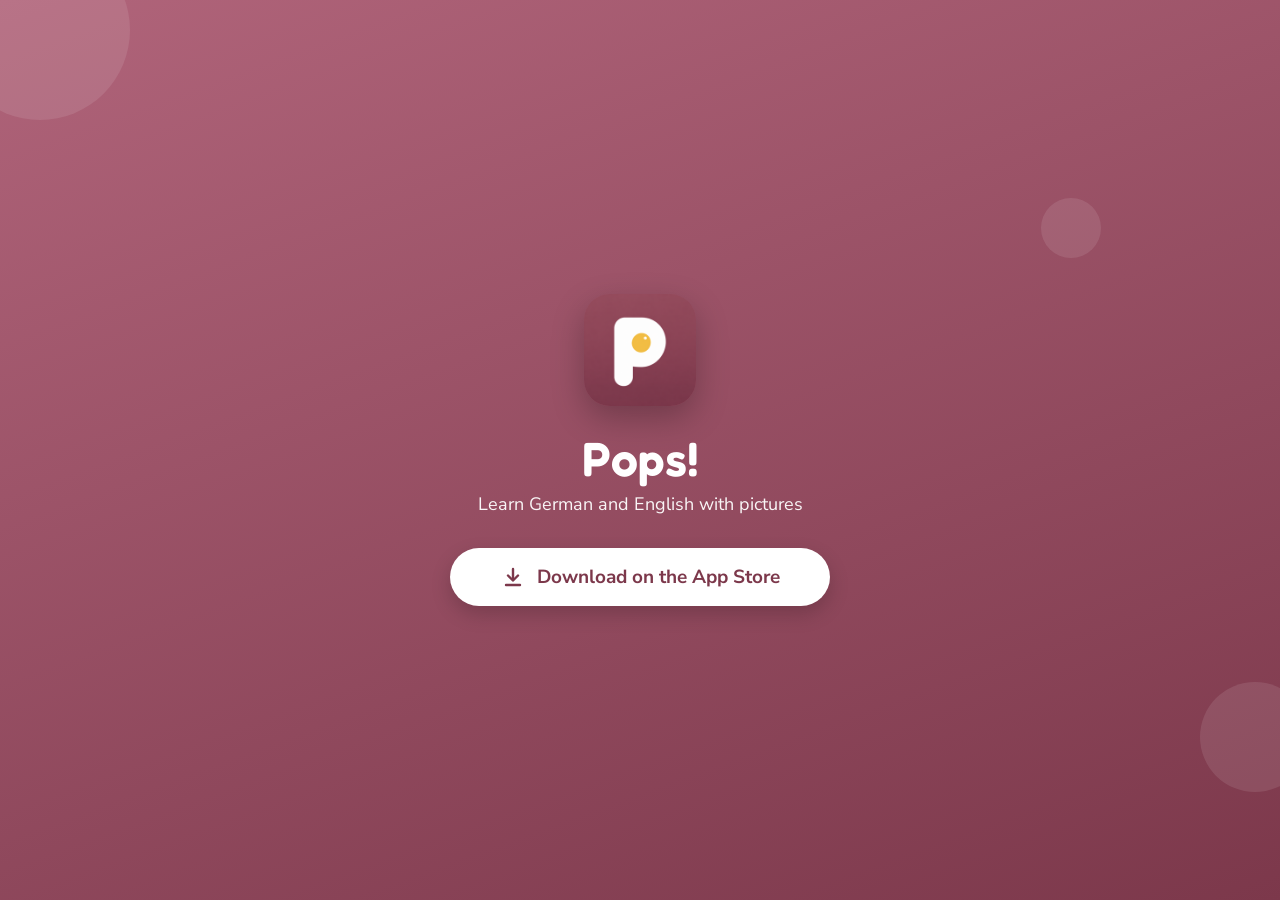
==== app/index.html @ 57f0d012 "Download page for the Instagram bio link (app/) Co-Authored-By: Claude Opus 5.5 <noreply@anthropic.c" ====
<!DOCTYPE html>
<html lang="en">
  <head>
    <meta charset="UTF-8" />
    <meta name="viewport" content="width=device-width, initial-scale=1.0, viewport-fit=cover" />
    <title>Pops – Download</title>
    <meta name="description" content="Pops: learn German and English with pictures. Download on the App Store." />
    <meta name="apple-itunes-app" content="app-id=6819862034" />
    <meta property="og:title" content="Pops: English & German" />
    <meta property="og:description" content="Learn German and English with pictures." />
    <meta property="og:image" content="https://cleevao.github.io/pops-support/assets/Icon.png" />
    <meta property="og:url" content="https://cleevao.github.io/pops-support/app/" />
    <meta name="theme-color" content="#934a5b" />
    <link rel="icon" href="../assets/Icon.png" />
    <link rel="apple-touch-icon" href="../assets/Icon.png" />
    <link rel="preconnect" href="https://fonts.googleapis.com" />
    <link rel="preconnect" href="https://fonts.gstatic.com" crossorigin />
    <link href="https://fonts.googleapis.com/css2?family=Fredoka:wght@600&family=Nunito+Sans:wght@400;700&display=swap" rel="stylesheet" />
    <style>
      :root {
        --rose: #b0647a;
        --rose-deep: #7c384b;
        --ink: #2a1a20;
        --white: #ffffff;
      }
      * { margin: 0; padding: 0; box-sizing: border-box; }
      html, body { height: 100%; }
      body {
        font-family: "Nunito Sans", -apple-system, BlinkMacSystemFont, "Segoe UI", Helvetica, Arial, sans-serif;
        color: var(--white);
        background: linear-gradient(160deg, var(--rose) 0%, var(--rose-deep) 100%);
        background-color: var(--rose-deep);
        min-height: 100%;
        display: flex;
        flex-direction: column;
        align-items: center;
        justify-content: center;
        padding: 32px 16px calc(32px + env(safe-area-inset-bottom));
        text-align: center;
        overflow-x: hidden;
      }
      .bubble { position: fixed; border-radius: 50%; background: rgba(255,255,255,.10); pointer-events: none; }
      .b1 { width: 180px; height: 180px; top: -60px; left: -50px; }
      .b2 { width: 110px; height: 110px; bottom: 12%; right: -30px; }
      .b3 { width: 60px; height: 60px; top: 22%; right: 14%; }
      main { position: relative; width: 100%; max-width: 380px; }
      .icon { width: 112px; height: 112px; border-radius: 26px; box-shadow: 0 12px 32px rgba(0,0,0,.25); }
      h1 { font-family: "Fredoka", sans-serif; font-weight: 600; font-size: 48px; line-height: 1; margin: 22px 0 10px; }
      .tagline { font-size: 18px; opacity: .95; margin-bottom: 32px; }
      .store {
        display: flex; align-items: center; justify-content: center; gap: 12px;
        width: 100%; padding: 16px 24px; border-radius: 999px;
        background: var(--white); color: var(--rose-deep);
        font-weight: 700; font-size: 19px; text-decoration: none;
        box-shadow: 0 8px 20px rgba(0,0,0,.18);
        transition: transform .15s;
      }
      .store:active { transform: scale(.96); }
      .store svg { width: 24px; height: 24px; flex-shrink: 0; }
      .alt { display: inline-block; margin-top: 16px; color: var(--white); opacity: .85; font-size: 15px; }
      .note {
        margin-top: 28px; padding: 16px 18px; border-radius: 18px;
        background: rgba(255,255,255,.16); font-size: 15px; line-height: 1.45;
      }
      .note strong { font-weight: 700; }
      .note.flash { animation: flash .6s ease 2; }
      @keyframes flash { 50% { background: rgba(255,255,255,.34); } }
      .hidden { display: none; }
      /* Arrow to Instagram's ⋯ menu, top right */
      .pointer {
        position: fixed; top: calc(8px + env(safe-area-inset-top)); right: 14px;
        font-size: 34px; line-height: 1; animation: nudge 1.2s ease-in-out infinite;
      }
      @keyframes nudge { 50% { transform: translate(4px, -6px); } }
      @media (prefers-reduced-motion: reduce) { .pointer, .note.flash { animation: none; } }
    </style>
  </head>
  <body>
    <div class="bubble b1"></div>
    <div class="bubble b2"></div>
    <div class="bubble b3"></div>
    <div class="pointer hidden" id="pointer" aria-hidden="true">↗</div>

    <main>
      <img class="icon" src="../assets/Icon.png" alt="Pops" width="112" height="112" />
      <h1>Pops!</h1>
      <p class="tagline" id="tagline">Learn German and English with pictures</p>

      <a class="store" id="store" href="https://apps.apple.com/app/id6819862034">
        <svg viewBox="0 0 24 24" fill="none" stroke="currentColor" stroke-width="2.4" stroke-linecap="round" stroke-linejoin="round" aria-hidden="true"><path d="M12 4v11"/><path d="M7 10.5 12 15.5 17 10.5"/><path d="M5 20h14"/></svg>
        <span id="storeLabel">Download on the App Store</span>
      </a>
      <a class="alt hidden" id="alt" href="https://apps.apple.com/app/id6819862034">Open the App Store page</a>

      <p class="note hidden" id="inApp"></p>
      <p class="note hidden" id="android"></p>
    </main>

    <script>
      (function () {
        var APP_ID = "6819862034";
        var HTTPS = "https://apps.apple.com/app/id" + APP_ID;
        var NATIVE = "itms-apps://apps.apple.com/app/id" + APP_ID;

        var T = {
          en: {
            tagline: "Learn German and English with pictures",
            store: "Download on the App Store",
            alt: "Open the App Store page",
            inApp: "Nothing happened? Tap <strong>⋯</strong> at the top right and choose <strong>Open in external browser</strong>, then tap the button again.",
            android: "Pops is <strong>iPhone only</strong> for now."
          },
          tr: {
            tagline: "Resimlerle Almanca ve İngilizce öğren",
            store: "App Store'dan indir",
            alt: "App Store sayfasını aç",
            inApp: "Bir şey olmadı mı? Sağ üstteki <strong>⋯</strong> simgesine dokun, <strong>Harici tarayıcıda aç</strong>'ı seç, sonra butona tekrar bas.",
            android: "Pops şimdilik <strong>sadece iPhone</strong>'da."
          },
          de: {
            tagline: "Deutsch und Englisch lernen mit Bildern",
            store: "Im App Store laden",
            alt: "App-Store-Seite öffnen",
            inApp: "Nichts passiert? Tippe oben rechts auf <strong>⋯</strong> und wähle <strong>Im externen Browser öffnen</strong>, dann tippe noch einmal auf den Button.",
            android: "Pops gibt es vorerst <strong>nur fürs iPhone</strong>."
          }
        };

        var langs = (navigator.languages || [navigator.language || "en"]).map(function (l) { return String(l).slice(0, 2).toLowerCase(); });
        var lang = "en";
        for (var i = 0; i < langs.length; i++) { if (T[langs[i]]) { lang = langs[i]; break; } }
        var t = T[lang];
        document.documentElement.lang = lang;

        var ua = navigator.userAgent || "";
        var isIOS = /iPhone|iPad|iPod/.test(ua) || (/Macintosh/.test(ua) && navigator.maxTouchPoints > 1);
        var isAndroid = /Android/i.test(ua);
        var inApp = /Instagram|FBAN|FBAV|FB_IAB|FBIOS|musical_ly|BytedanceWebview|TikTok|Snapchat|LinkedInApp|Line\//i.test(ua);

        var $ = function (id) { return document.getElementById(id); };
        $("tagline").textContent = t.tagline;
        $("storeLabel").textContent = t.store;
        $("alt").textContent = t.alt;
        $("inApp").innerHTML = t.inApp;
        $("android").innerHTML = t.android;

        var store = $("store");

        if (isAndroid) {
          $("android").classList.remove("hidden");
          store.classList.add("hidden");
          return;
        }

        if (!isIOS) return; // desktop: plain https link

        // iPhone: the App Store app's own scheme gets past in-app browsers more often than https.
        store.href = NATIVE;
        $("alt").classList.remove("hidden");

        if (inApp) {
          $("inApp").classList.remove("hidden");
          $("pointer").classList.remove("hidden");
        }

        store.addEventListener("click", function () {
          var left = false;
          var onHide = function () { if (document.hidden) left = true; };
          document.addEventListener("visibilitychange", onHide);
          window.addEventListener("pagehide", function () { left = true; }, { once: true });
          setTimeout(function () {
            document.removeEventListener("visibilitychange", onHide);
            if (left) return;
            var note = $("inApp");
            note.classList.remove("hidden", "flash");
            void note.offsetWidth;
            note.classList.add("flash");
            $("pointer").classList.remove("hidden");
          }, 2000);
        });
      })();
    </script>
  </body>
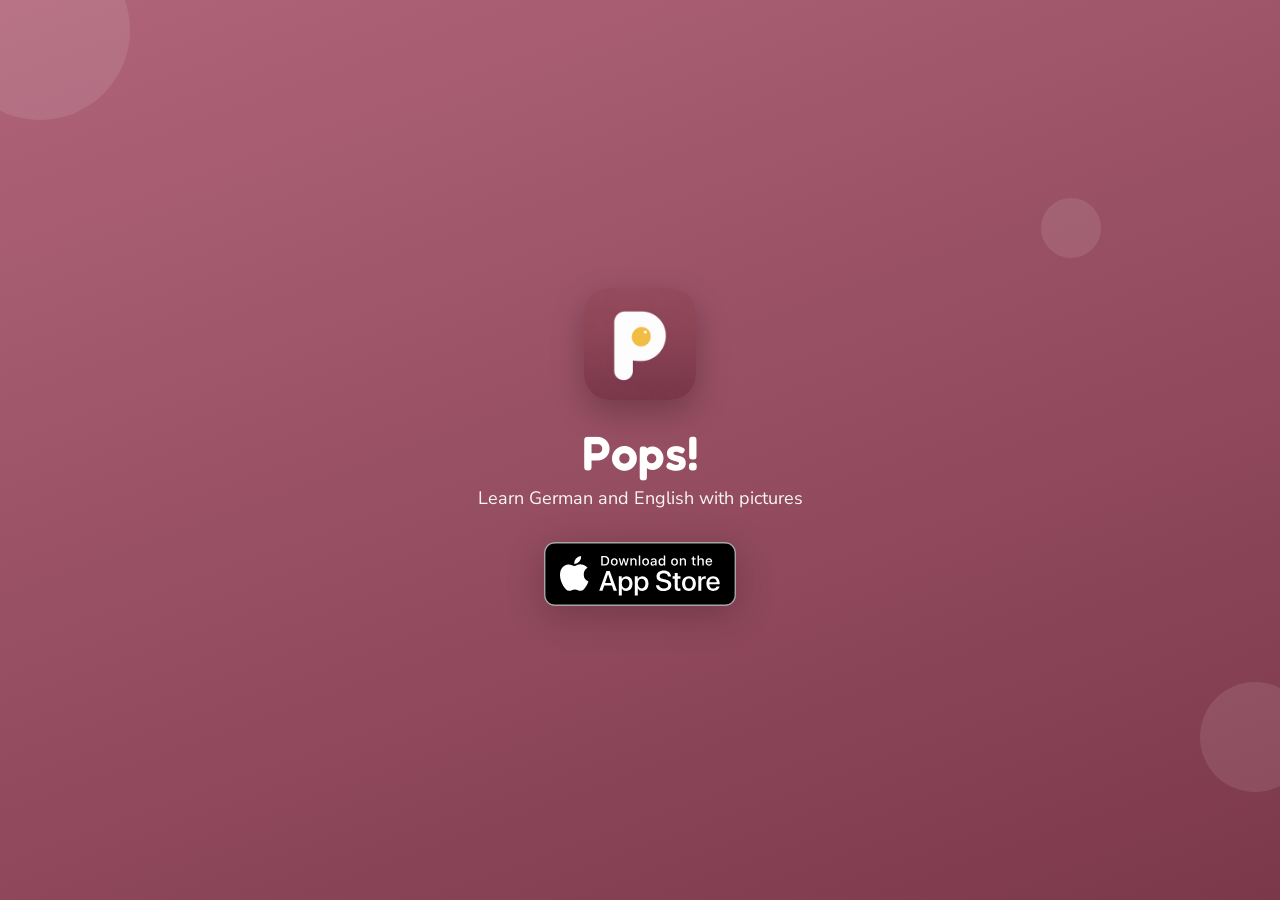
==== commit 8386e390: "Download page: Apple's official App Store badge (en, tr, de) Co-Authored-By: Claude Opus 5.5 <norepl" ====
--- a/app/index.html
+++ b/app/index.html
@@ -47,16 +47,9 @@
       .icon { width: 112px; height: 112px; border-radius: 26px; box-shadow: 0 12px 32px rgba(0,0,0,.25); }
       h1 { font-family: "Fredoka", sans-serif; font-weight: 600; font-size: 48px; line-height: 1; margin: 22px 0 10px; }
       .tagline { font-size: 18px; opacity: .95; margin-bottom: 32px; }
-      .store {
-        display: flex; align-items: center; justify-content: center; gap: 12px;
-        width: 100%; padding: 16px 24px; border-radius: 999px;
-        background: var(--white); color: var(--rose-deep);
-        font-weight: 700; font-size: 19px; text-decoration: none;
-        box-shadow: 0 8px 20px rgba(0,0,0,.18);
-        transition: transform .15s;
-      }
+      .store { display: inline-block; border-radius: 14px; transition: transform .15s; -webkit-tap-highlight-color: transparent; }
       .store:active { transform: scale(.96); }
-      .store svg { width: 24px; height: 24px; flex-shrink: 0; }
+      .store img { display: block; height: 64px; width: auto; filter: drop-shadow(0 8px 18px rgba(0,0,0,.22)); }
       .alt { display: inline-block; margin-top: 16px; color: var(--white); opacity: .85; font-size: 15px; }
       .note {
         margin-top: 28px; padding: 16px 18px; border-radius: 18px;
@@ -87,10 +80,9 @@
       <p class="tagline" id="tagline">Learn German and English with pictures</p>
 
       <a class="store" id="store" href="https://apps.apple.com/app/id6819862034">
-        <svg viewBox="0 0 24 24" fill="none" stroke="currentColor" stroke-width="2.4" stroke-linecap="round" stroke-linejoin="round" aria-hidden="true"><path d="M12 4v11"/><path d="M7 10.5 12 15.5 17 10.5"/><path d="M5 20h14"/></svg>
-        <span id="storeLabel">Download on the App Store</span>
+        <img id="badge" src="../assets/badges/app-store-en-us.svg" alt="Download on the App Store" height="64" />
       </a>
-      <a class="alt hidden" id="alt" href="https://apps.apple.com/app/id6819862034">Open the App Store page</a>
+      <br /><a class="alt hidden" id="alt" href="https://apps.apple.com/app/id6819862034">Open the App Store page</a>
 
       <p class="note hidden" id="inApp"></p>
       <p class="note hidden" id="android"></p>
@@ -104,6 +96,7 @@
 
         var T = {
           en: {
+            badge: "en-us",
             tagline: "Learn German and English with pictures",
             store: "Download on the App Store",
             alt: "Open the App Store page",
@@ -111,6 +104,7 @@
             android: "Pops is <strong>iPhone only</strong> for now."
           },
           tr: {
+            badge: "tr-tr",
             tagline: "Resimlerle Almanca ve İngilizce öğren",
             store: "App Store'dan indir",
             alt: "App Store sayfasını aç",
@@ -118,6 +112,7 @@
             android: "Pops şimdilik <strong>sadece iPhone</strong>'da."
           },
           de: {
+            badge: "de-de",
             tagline: "Deutsch und Englisch lernen mit Bildern",
             store: "Im App Store laden",
             alt: "App-Store-Seite öffnen",
@@ -139,7 +134,8 @@
 
         var $ = function (id) { return document.getElementById(id); };
         $("tagline").textContent = t.tagline;
-        $("storeLabel").textContent = t.store;
+        $("badge").src = "../assets/badges/app-store-" + t.badge + ".svg";
+        $("badge").alt = t.store;
         $("alt").textContent = t.alt;
         $("inApp").innerHTML = t.inApp;
         $("android").innerHTML = t.android;
